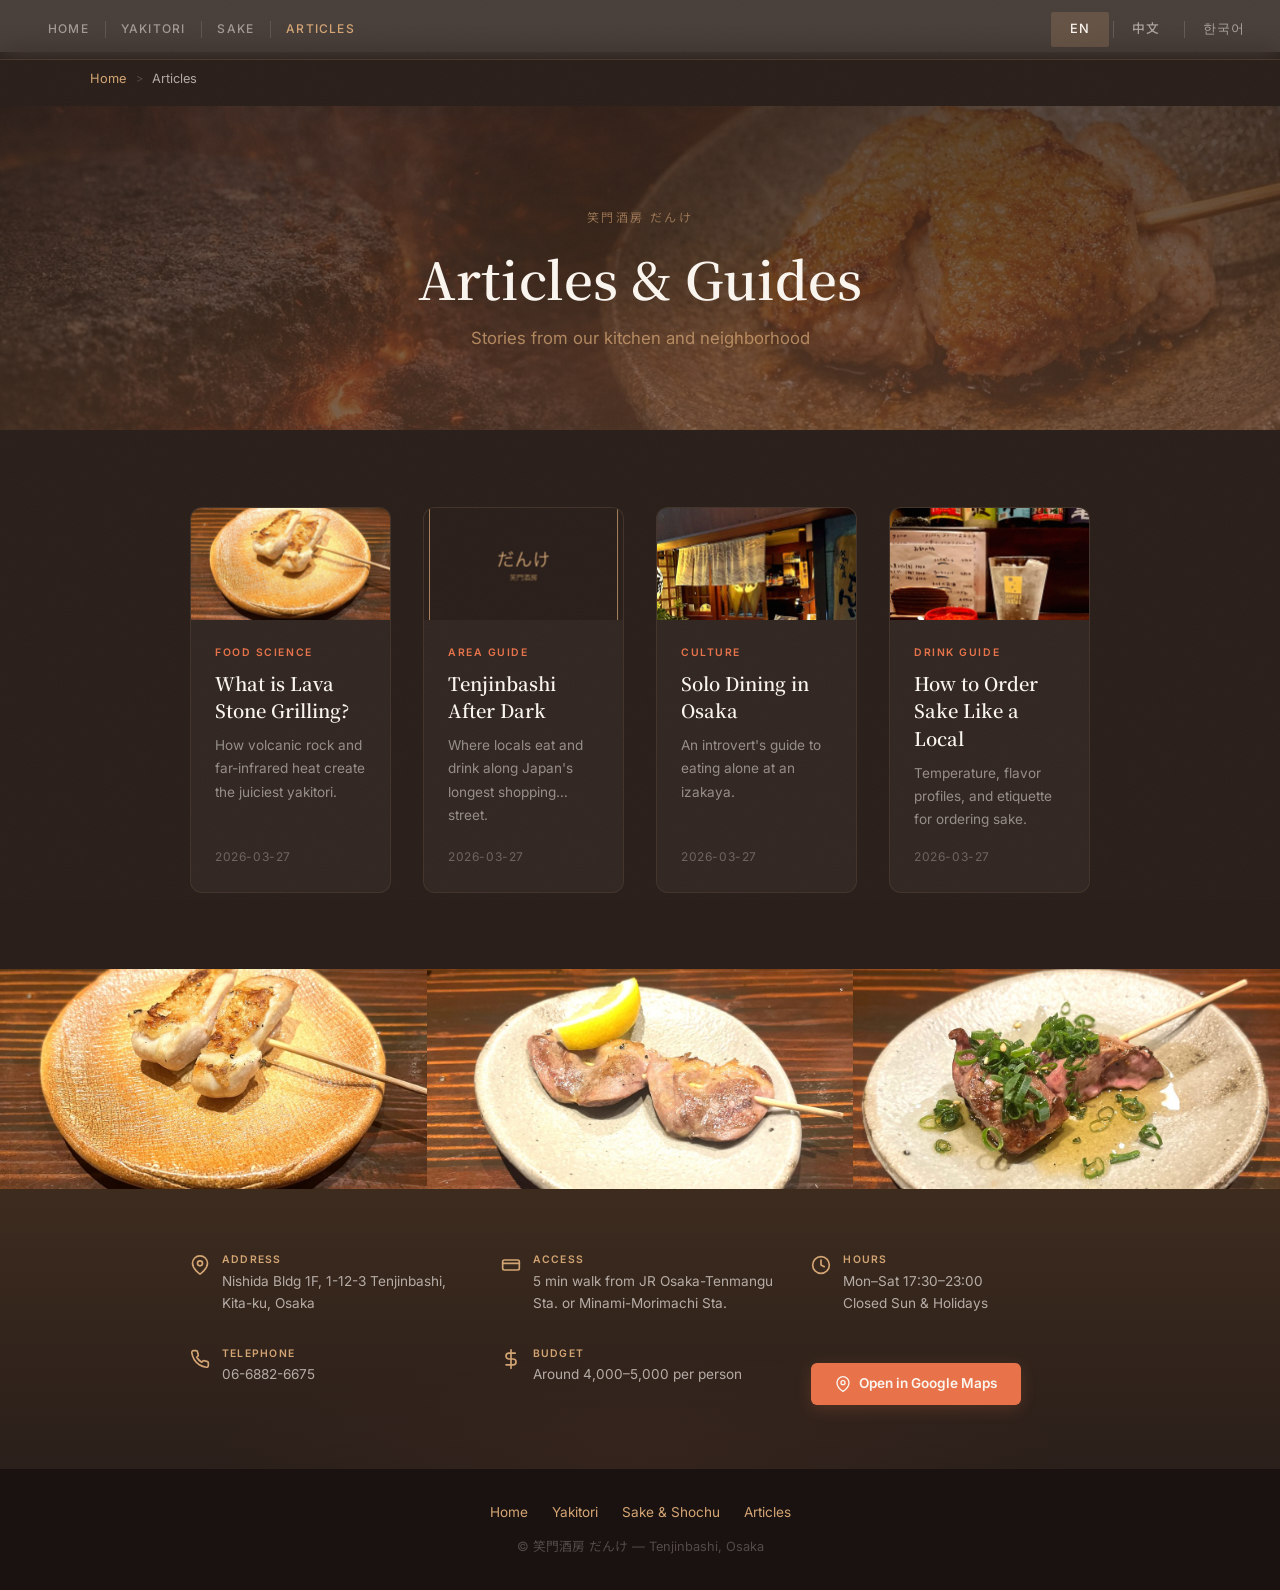
==== articles/index.html @ 934f7da3 "Add sake article, articles index, real photos for solo-dining & sake - Create "How to Order Sake Lik" ====
<!DOCTYPE html>
<html lang="en" prefix="og: http://ogp.me/ns#">
<head>
<meta charset="UTF-8">
<link rel="icon" href="/favicon.ico" sizes="32x32">
<link rel="icon" href="/favicon-192.png" sizes="192x192" type="image/png">
<link rel="apple-touch-icon" href="/apple-touch-icon.png">
<meta name="viewport" content="width=device-width, initial-scale=1.0">
<title>Articles & Guides - Danke Izakaya</title>
<meta name="description" content="Stories from our kitchen and neighborhood. Guides to yakitori, sake, solo dining, and exploring Tenjinbashi — from Danke Izakaya, Osaka.">
<meta name="robots" content="index, follow">
<link rel="canonical" href="https://haute-manmoto.github.io/danke-lp/articles/">

<!-- Open Graph -->
<meta property="og:title" content="Articles & Guides - Danke Izakaya">
<meta property="og:description" content="Stories from our kitchen and neighborhood. Guides to yakitori, sake, solo dining, and exploring Tenjinbashi.">
<meta property="og:type" content="website">
<meta property="og:url" content="https://haute-manmoto.github.io/danke-lp/articles/">
<meta property="og:image" content="https://haute-manmoto.github.io/danke-lp/images/hero-desktop.jpg">
<meta property="og:image:width" content="800">
<meta property="og:image:height" content="800">
<meta property="og:locale" content="en_US">
<meta property="og:locale:alternate" content="zh_CN">
<meta property="og:locale:alternate" content="ko_KR">
<meta property="og:site_name" content="笑門酒房 だんけ | Danke Izakaya">

<!-- Twitter Card -->
<meta name="twitter:card" content="summary_large_image">
<meta name="twitter:title" content="Articles & Guides - Danke Izakaya">
<meta name="twitter:description" content="Stories from our kitchen and neighborhood. Guides to yakitori, sake, solo dining, and exploring Tenjinbashi.">
<meta name="twitter:image" content="https://haute-manmoto.github.io/danke-lp/images/hero-desktop.jpg">

<link rel="preconnect" href="https://fonts.googleapis.com">
<link rel="preconnect" href="https://fonts.gstatic.com" crossorigin>
<link href="https://fonts.googleapis.com/css2?family=Inter:wght@400;500;600&family=Noto+Sans+JP:wght@400;500;700&family=Noto+Serif+JP:wght@400;600;700&display=swap" rel="stylesheet">
<link rel="stylesheet" href="../css/style.css">
</head>

<body data-active-lang="en">

<!-- ===================== LANGUAGE SWITCHER & NAV ===================== -->
<nav class="lang-switcher" role="navigation" aria-label="Language and Navigation">
  <div class="site-nav">
    <a href="../" class="site-nav__link">Home</a>
    <a href="../menu/yakitori/" class="site-nav__link">
      <span data-lang="en">Yakitori</span>
      <span data-lang="zh">烤鸡串</span>
      <span data-lang="ko">야키토리</span>
    </a>
    <a href="../menu/sake-shochu/" class="site-nav__link">
      <span data-lang="en">Sake</span>
      <span data-lang="zh">清酒</span>
      <span data-lang="ko">사케</span>
    </a>
    <a class="site-nav__link active">
      <span data-lang="en">Articles</span>
      <span data-lang="zh">文章</span>
      <span data-lang="ko">기사</span>
    </a>
  </div>
  <div>
    <button class="lang-btn active" data-switch-lang="en" aria-label="English">EN</button>
    <button class="lang-btn" data-switch-lang="zh" aria-label="Chinese">中文</button>
    <button class="lang-btn" data-switch-lang="ko" aria-label="Korean">한국어</button>
  </div>
</nav>

<!-- ===================== BREADCRUMB ===================== -->
<nav class="breadcrumb" aria-label="Breadcrumb">
  <ol>
    <li><a href="../">Home</a></li>
    <li>
      <span class="current">
        <span data-lang="en">Articles</span>
        <span data-lang="zh">文章</span>
        <span data-lang="ko">기사</span>
      </span>
    </li>
  </ol>
</nav>

<!-- ===================== PAGE HEADER ===================== -->
<header class="page-header">
  <p class="section-label reveal" style="color:rgba(212,165,116,0.6);">笑門酒房 だんけ</p>
  <h1 class="reveal" style="transition-delay:0.1s">
    <span data-lang="en">Articles &amp; Guides</span>
    <span data-lang="zh">文章与指南</span>
    <span data-lang="ko">기사 및 가이드</span>
  </h1>
  <p class="page-header-sub reveal" style="transition-delay:0.2s">
    <span data-lang="en">Stories from our kitchen and neighborhood</span>
    <span data-lang="zh">来自我们厨房与街区的故事</span>
    <span data-lang="ko">우리 주방과 동네에서 전하는 이야기</span>
  </p>
</header>

<!-- ===================== ARTICLES GRID ===================== -->
<section style="background:var(--dark); padding:clamp(3rem,6vw,5rem) clamp(1rem,4vw,2rem);">
  <div style="max-width:900px; margin:0 auto;">
    <div class="articles-grid" style="padding:0;">

      <!-- 1. What is Lava Stone Grilling? -->
      <a href="lava-stone-grilling/" class="article-card reveal" style="text-decoration:none;">
        <div class="article-card-thumb">
          <img src="../images/momo-thumb.jpg" alt="What is Lava Stone Grilling?" loading="lazy">
        </div>
        <div class="article-card-body">
          <span class="article-card-tag">
            <span data-lang="en">Food Science</span>
            <span data-lang="zh">美食科学</span>
            <span data-lang="ko">음식 과학</span>
          </span>
          <h3 class="article-card-title">
            <span data-lang="en">What is Lava Stone Grilling?</span>
            <span data-lang="zh">熔岩石烧烤是什么？</span>
            <span data-lang="ko">용암석 그릴이란?</span>
          </h3>
          <p class="article-card-excerpt">
            <span data-lang="en">How volcanic rock and far-infrared heat create the juiciest yakitori.</span>
            <span data-lang="zh">火山岩和远红外线如何创造最多汁的烤鸡串。</span>
            <span data-lang="ko">화산암과 원적외선이 가장 촉촉한 야키토리를 만드는 방법.</span>
          </p>
          <time class="article-card-date" datetime="2026-03-27">2026-03-27</time>
        </div>
      </a>

      <!-- 2. Tenjinbashi After Dark -->
      <a href="tenjinbashi-after-dark/" class="article-card reveal" style="text-decoration:none;">
        <div class="article-card-thumb">
          <img src="../images/article-tenjinbashi.jpg" alt="Tenjinbashi After Dark" loading="lazy">
        </div>
        <div class="article-card-body">
          <span class="article-card-tag">
            <span data-lang="en">Area Guide</span>
            <span data-lang="zh">地区指南</span>
            <span data-lang="ko">지역 가이드</span>
          </span>
          <h3 class="article-card-title">
            <span data-lang="en">Tenjinbashi After Dark</span>
            <span data-lang="zh">天神桥之夜</span>
            <span data-lang="ko">텐진바시의 밤</span>
          </h3>
          <p class="article-card-excerpt">
            <span data-lang="en">Where locals eat and drink along Japan's longest shopping street.</span>
            <span data-lang="zh">在日本最长的商店街上，当地人在哪里吃喝。</span>
            <span data-lang="ko">일본에서 가장 긴 상점가에서 현지인들이 먹고 마시는 곳.</span>
          </p>
          <time class="article-card-date" datetime="2026-03-27">2026-03-27</time>
        </div>
      </a>

      <!-- 3. Solo Dining in Osaka -->
      <a href="solo-dining-osaka/" class="article-card reveal" style="text-decoration:none;">
        <div class="article-card-thumb">
          <img src="../images/article-solo-dining-new.jpg" alt="Solo Dining in Osaka" loading="lazy">
        </div>
        <div class="article-card-body">
          <span class="article-card-tag">
            <span data-lang="en">Culture</span>
            <span data-lang="zh">文化</span>
            <span data-lang="ko">문화</span>
          </span>
          <h3 class="article-card-title">
            <span data-lang="en">Solo Dining in Osaka</span>
            <span data-lang="zh">大阪一人食</span>
            <span data-lang="ko">오사카 혼밥</span>
          </h3>
          <p class="article-card-excerpt">
            <span data-lang="en">An introvert's guide to eating alone at an izakaya.</span>
            <span data-lang="zh">内向者的居酒屋一人食指南。</span>
            <span data-lang="ko">내향인을 위한 이자카야 혼밥 가이드.</span>
          </p>
          <time class="article-card-date" datetime="2026-03-27">2026-03-27</time>
        </div>
      </a>

      <!-- 4. How to Order Sake Like a Local -->
      <a href="how-to-order-sake/" class="article-card reveal" style="text-decoration:none;">
        <div class="article-card-thumb">
          <img src="../images/article-sake-new.jpg" alt="How to Order Sake Like a Local" loading="lazy">
        </div>
        <div class="article-card-body">
          <span class="article-card-tag">
            <span data-lang="en">Drink Guide</span>
            <span data-lang="zh">饮品指南</span>
            <span data-lang="ko">음료 가이드</span>
          </span>
          <h3 class="article-card-title">
            <span data-lang="en">How to Order Sake Like a Local</span>
            <span data-lang="zh">像当地人一样点清酒</span>
            <span data-lang="ko">현지인처럼 사케 주문하기</span>
          </h3>
          <p class="article-card-excerpt">
            <span data-lang="en">Temperature, flavor profiles, and etiquette for ordering sake.</span>
            <span data-lang="zh">清酒的温度、风味和点酒礼仪。</span>
            <span data-lang="ko">사케의 온도, 풍미 프로필, 주문 에티켓.</span>
          </p>
          <time class="article-card-date" datetime="2026-03-27">2026-03-27</time>
        </div>
      </a>

    </div>
  </div>
</section>

<!-- ===================== FOOD PHOTO CAROUSEL ===================== -->
<div class="food-strip">
  <img src="../images/momo.jpg" alt="Momo yakitori" loading="lazy">
  <img src="../images/hatsu.jpg" alt="Hatsu yakitori" loading="lazy">
  <img src="../images/reba.jpg" alt="Reba yakitori" loading="lazy">
  <img src="../images/sasami.jpg" alt="Sasami yakitori" loading="lazy">
  <img src="../images/shiitake.jpg" alt="Shiitake yakitori" loading="lazy">
  <img src="../images/toridon.jpg" alt="Toridon" loading="lazy">
</div>

<!-- ===================== STORE INFO COMPACT ===================== -->
<section class="store-info-compact">
  <div class="store-info-compact-inner">
    <div class="store-info-compact-item reveal">
      <svg class="compact-icon" viewBox="0 0 24 24" fill="none" stroke="currentColor" stroke-width="2" stroke-linecap="round" stroke-linejoin="round" aria-hidden="true">
        <path d="M21 10c0 7-9 13-9 13s-9-6-9-13a9 9 0 0 1 18 0z"/>
        <circle cx="12" cy="10" r="3"/>
      </svg>
      <div>
        <h4>
          <span data-lang="en">Address</span>
          <span data-lang="zh">地址</span>
          <span data-lang="ko">주소</span>
        </h4>
        <p>
          <span data-lang="en">Nishida Bldg 1F, 1-12-3 Tenjinbashi, Kita-ku, Osaka</span>
          <span data-lang="zh">大阪府大阪市北区天神桥1-12-3 西田大楼 1F</span>
          <span data-lang="ko">오사카부 오사카시 기타구 텐진바시 1-12-3 니시다빌딩 1F</span>
        </p>
      </div>
    </div>

    <div class="store-info-compact-item reveal">
      <svg class="compact-icon" viewBox="0 0 24 24" fill="none" stroke="currentColor" stroke-width="2" stroke-linecap="round" stroke-linejoin="round" aria-hidden="true">
        <rect x="2" y="6" width="20" height="12" rx="2"/>
        <path d="M2,10 L22,10"/>
      </svg>
      <div>
        <h4>
          <span data-lang="en">Access</span>
          <span data-lang="zh">交通</span>
          <span data-lang="ko">교통</span>
        </h4>
        <p>
          <span data-lang="en">5 min walk from JR Osaka-Tenmangu Sta. or Minami-Morimachi Sta.</span>
          <span data-lang="zh">从JR大阪天满宫站或地铁南森町站步行5分钟</span>
          <span data-lang="ko">JR 오사카텐만구역 또는 미나미모리마치역에서 도보 5분</span>
        </p>
      </div>
    </div>

    <div class="store-info-compact-item reveal">
      <svg class="compact-icon" viewBox="0 0 24 24" fill="none" stroke="currentColor" stroke-width="2" stroke-linecap="round" stroke-linejoin="round" aria-hidden="true">
        <circle cx="12" cy="12" r="10"/>
        <polyline points="12 6 12 12 16 14"/>
      </svg>
      <div>
        <h4>
          <span data-lang="en">Hours</span>
          <span data-lang="zh">营业时间</span>
          <span data-lang="ko">영업시간</span>
        </h4>
        <p>
          <span data-lang="en">Mon&ndash;Sat 17:30&ndash;23:00<br>Closed Sun &amp; Holidays</span>
          <span data-lang="zh">周一至周六 17:30&ndash;23:00<br>周日及节假日休息</span>
          <span data-lang="ko">월&ndash;토 17:30&ndash;23:00<br>일요일·공휴일 휴무</span>
        </p>
      </div>
    </div>

    <div class="store-info-compact-item reveal">
      <svg class="compact-icon" viewBox="0 0 24 24" fill="none" stroke="currentColor" stroke-width="2" stroke-linecap="round" stroke-linejoin="round" aria-hidden="true">
        <path d="M22 16.92v3a2 2 0 0 1-2.18 2 19.79 19.79 0 0 1-8.63-3.07 19.5 19.5 0 0 1-6-6 19.79 19.79 0 0 1-3.07-8.67A2 2 0 0 1 4.11 2h3a2 2 0 0 1 2 1.72c.127.96.361 1.903.7 2.81a2 2 0 0 1-.45 2.11L8.09 9.91a16 16 0 0 0 6 6l1.27-1.27a2 2 0 0 1 2.11-.45c.907.339 1.85.573 2.81.7A2 2 0 0 1 22 16.92z"/>
      </svg>
      <div>
        <h4>
          <span data-lang="en">Telephone</span>
          <span data-lang="zh">电话</span>
          <span data-lang="ko">전화</span>
        </h4>
        <p><a href="tel:06-6882-6675">06-6882-6675</a></p>
      </div>
    </div>

    <div class="store-info-compact-item reveal">
      <svg class="compact-icon" viewBox="0 0 24 24" fill="none" stroke="currentColor" stroke-width="2" stroke-linecap="round" stroke-linejoin="round" aria-hidden="true">
        <line x1="12" y1="1" x2="12" y2="23"/>
        <path d="M17 5H9.5a3.5 3.5 0 0 0 0 7h5a3.5 3.5 0 0 1 0 7H6"/>
      </svg>
      <div>
        <h4>
          <span data-lang="en">Budget</span>
          <span data-lang="zh">预算</span>
          <span data-lang="ko">예산</span>
        </h4>
        <p>
          <span data-lang="en">Around 4,000&ndash;5,000 per person</span>
          <span data-lang="zh">约4,000&ndash;5,000日元/人</span>
          <span data-lang="ko">1인당 약 4,000&ndash;5,000엔</span>
        </p>
      </div>
    </div>

    <div class="store-info-compact-item reveal" style="align-items:center;">
      <a href="https://www.google.com/maps/search/笑門酒房+だんけ+天神橋" target="_blank" rel="noopener noreferrer" class="compact-cta">
        <svg viewBox="0 0 24 24" width="16" height="16" fill="none" stroke="currentColor" stroke-width="2" stroke-linecap="round" stroke-linejoin="round" aria-hidden="true">
          <path d="M21 10c0 7-9 13-9 13s-9-6-9-13a9 9 0 0 1 18 0z"/>
          <circle cx="12" cy="10" r="3"/>
        </svg>
        <span data-lang="en">Open in Google Maps</span>
        <span data-lang="zh">在Google Maps中打开</span>
        <span data-lang="ko">Google Maps에서 열기</span>
      </a>
    </div>
  </div>
</section>

<!-- ===================== FOOTER ===================== -->
<footer class="footer">
  <nav style="margin-bottom:0.75rem; display:flex; gap:1.5rem; justify-content:center; flex-wrap:wrap; font-size:0.85rem;">
    <a href="../" style="color:var(--amber); text-decoration:none;">Home</a>
    <a href="../menu/yakitori/" style="color:var(--amber); text-decoration:none;">
      <span data-lang="en">Yakitori</span><span data-lang="zh">烤鸡串</span><span data-lang="ko">야키토리</span>
    </a>
    <a href="../menu/sake-shochu/" style="color:var(--amber); text-decoration:none;">
      <span data-lang="en">Sake &amp; Shochu</span><span data-lang="zh">清酒·烧酒</span><span data-lang="ko">사케·소주</span>
    </a>
    <a href="./" style="color:var(--amber); text-decoration:none;">
      <span data-lang="en">Articles</span><span data-lang="zh">文章</span><span data-lang="ko">기사</span>
    </a>
  </nav>
  <p>&copy; 笑門酒房 だんけ &mdash; Tenjinbashi, Osaka</p>
</footer>

<!-- ===================== JAVASCRIPT ===================== -->
<script>
(function() {
  'use strict';

  /* ---- Language Switcher ---- */
  var langBtns = document.querySelectorAll('[data-switch-lang]');
  langBtns.forEach(function(btn) {
    btn.addEventListener('click', function() {
      var lang = this.getAttribute('data-switch-lang');
      document.body.setAttribute('data-active-lang', lang);
      langBtns.forEach(function(b) { b.classList.remove('active'); });
      this.classList.add('active');
    });
  });

  /* ---- IntersectionObserver for reveal animations ---- */
  var prefersReduced = window.matchMedia('(prefers-reduced-motion: reduce)').matches;

  if (!prefersReduced) {
    var reveals = document.querySelectorAll('.reveal');
    var observer = new IntersectionObserver(function(entries) {
      entries.forEach(function(entry) {
        if (entry.isIntersecting) {
          entry.target.classList.add('visible');
          observer.unobserve(entry.target);
        }
      });
    }, { threshold: 0.15, rootMargin: '0px 0px -40px 0px' });

    reveals.forEach(function(el) { observer.observe(el); });
  } else {
    document.querySelectorAll('.reveal').forEach(function(el) {
      el.classList.add('visible');
    });
  }
})();
</script>

</body>
</html>
---- css/style.css ----
/* ========================================
   CSS CUSTOM PROPERTIES
   ======================================== */
:root {
  --amber: #D4A574;
  --brown: #8B5E3C;
  --dark: #2A1F1A;
  --light: #FAF5EF;
  --lava: #E8734A;
  --lava-glow: #E8734A33;

  --font-heading: 'Noto Serif JP', serif;
  --font-body-jp: 'Noto Sans JP', sans-serif;
  --font-body: 'Inter', var(--font-body-jp), sans-serif;

  --ease-out: cubic-bezier(0.22, 1, 0.36, 1);
  --transition-reveal: 0.9s var(--ease-out);
}

/* ========================================
   RESET & BASE
   ======================================== */
*, *::before, *::after { box-sizing: border-box; margin: 0; padding: 0; }
html { scroll-behavior: smooth; }
body {
  font-family: var(--font-body);
  background: var(--light);
  color: var(--dark);
  line-height: 1.7;
  overflow-x: hidden;
  -webkit-font-smoothing: antialiased;
}

img, svg { display: block; max-width: 100%; }
a { color: inherit; text-decoration: none; }
button { font: inherit; cursor: pointer; border: none; background: none; }

/* ========================================
   WASHI PAPER NOISE TEXTURE OVERLAY
   ======================================== */
body::before {
  content: '';
  position: fixed;
  inset: 0;
  pointer-events: none;
  z-index: 9999;
  opacity: 0.025;
  background-image: url("data:image/svg+xml,%3Csvg viewBox='0 0 256 256' xmlns='http://www.w3.org/2000/svg'%3E%3Cfilter id='n'%3E%3CfeTurbulence type='fractalNoise' baseFrequency='0.85' numOctaves='4' stitchTiles='stitch'/%3E%3C/filter%3E%3Crect width='100%25' height='100%25' filter='url(%23n)'/%3E%3C/svg%3E");
  background-size: 256px 256px;
}

/* ========================================
   TYPOGRAPHY
   ======================================== */
h1, h2, h3, h4 {
  font-family: var(--font-heading);
  font-weight: 600;
  line-height: 1.3;
}

.section-label {
  font-family: var(--font-body);
  font-size: 0.75rem;
  letter-spacing: 0.2em;
  text-transform: uppercase;
  color: var(--amber);
  margin-bottom: 1rem;
}

/* ========================================
   LANGUAGE SWITCHER
   ======================================== */
.lang-switcher {
  position: fixed;
  top: 0;
  left: 0;
  right: 0;
  z-index: 1000;
  display: flex;
  justify-content: space-between;
  align-items: center;
  gap: 0.5rem;
  padding: 0.75rem 1rem;
  background: rgba(42, 31, 26, 0.85);
  backdrop-filter: blur(12px);
  -webkit-backdrop-filter: blur(12px);
  border-bottom: 1px solid rgba(212, 165, 116, 0.15);
}

.site-nav {
  display: flex;
  gap: 1.25rem;
  flex-shrink: 0;
}

.site-nav__link {
  font-size: 0.8rem;
  font-weight: 500;
  color: rgba(250, 245, 239, 0.65);
  letter-spacing: 0.06em;
  transition: color 0.3s;
  text-decoration: none;
  white-space: nowrap;
}

.site-nav__link:hover {
  color: var(--light);
}

.lang-btn {
  padding: 0.4rem 1.2rem;
  font-size: 0.8rem;
  font-weight: 500;
  color: rgba(250, 245, 239, 0.55);
  letter-spacing: 0.08em;
  transition: color 0.3s, background 0.3s;
  border-radius: 2px;
  position: relative;
}

/* Mobile: compact header */
@media (max-width: 480px) {
  .lang-switcher {
    padding: 0.5rem 0.75rem;
    gap: 0.25rem;
  }
  .site-nav {
    gap: 0.75rem;
  }
  .site-nav__link {
    font-size: 0.7rem;
  }
  .lang-btn {
    padding: 0.35rem 0.6rem;
    font-size: 0.7rem;
    letter-spacing: 0.04em;
  }
}

.lang-btn:hover { color: var(--light); }
.lang-btn.active {
  color: var(--light);
  background: rgba(212, 165, 116, 0.2);
}

.lang-btn + .lang-btn::before {
  content: '';
  position: absolute;
  left: 0;
  top: 25%;
  height: 50%;
  width: 1px;
  background: rgba(250, 245, 239, 0.15);
}

/* hide non-active languages */
[data-lang] { display: none; }
[data-lang="en"] { display: block; }
body[data-active-lang="zh"] [data-lang="zh"] { display: block; }
body[data-active-lang="zh"] [data-lang="en"] { display: none; }
body[data-active-lang="ko"] [data-lang="ko"] { display: block; }
body[data-active-lang="ko"] [data-lang="en"] { display: none; }

/* inline elements */
span[data-lang], a[data-lang] { display: none; }
span[data-lang="en"], a[data-lang="en"] { display: inline; }
body[data-active-lang="zh"] span[data-lang="zh"],
body[data-active-lang="zh"] a[data-lang="zh"] { display: inline; }
body[data-active-lang="zh"] span[data-lang="en"],
body[data-active-lang="zh"] a[data-lang="en"] { display: none; }
body[data-active-lang="ko"] span[data-lang="ko"],
body[data-active-lang="ko"] a[data-lang="ko"] { display: inline; }
body[data-active-lang="ko"] span[data-lang="en"],
body[data-active-lang="ko"] a[data-lang="en"] { display: none; }

/* ========================================
   REVEAL ANIMATIONS
   ======================================== */
.reveal {
  opacity: 0;
  transform: translateY(32px);
  transition: opacity var(--transition-reveal), transform var(--transition-reveal);
}
.reveal.visible {
  opacity: 1;
  transform: translateY(0);
}

@media (prefers-reduced-motion: reduce) {
  .reveal { opacity: 1; transform: none; transition: none; }
  .steam-particle { animation: none !important; }
  .ember { animation: none !important; }
  html { scroll-behavior: auto; }
}

/* ========================================
   SECTION: HERO
   ======================================== */
.hero {
  min-height: 100vh;
  display: flex;
  flex-direction: column;
  align-items: center;
  justify-content: center;
  text-align: center;
  padding: 6rem 1.5rem 4rem;
  position: relative;
  overflow: hidden;
  background:
    linear-gradient(175deg, rgba(42,31,26,0.55) 0%, rgba(42,31,26,0.35) 40%, rgba(42,31,26,0.45) 100%),
    url('../images/hero-desktop.jpg') center/cover no-repeat;
  background-color: var(--dark);
}

/* Mobile: use vertical hero image */
@media (max-width: 768px) {
  .hero {
    background:
      linear-gradient(175deg, rgba(42,31,26,0.55) 0%, rgba(42,31,26,0.35) 40%, rgba(42,31,26,0.45) 100%),
      url('../images/hero-mobile.jpg') center/cover no-repeat;
    background-color: var(--dark);
  }
}

.hero::before {
  content: '';
  position: absolute;
  inset: 0;
  background: radial-gradient(ellipse 60% 50% at 50% 70%, rgba(232, 115, 74, 0.12) 0%, transparent 70%),
              radial-gradient(ellipse 80% 40% at 50% 90%, rgba(212, 165, 116, 0.08) 0%, transparent 60%);
  pointer-events: none;
}

.hero-noren {
  position: absolute;
  top: 60px;
  left: 50%;
  transform: translateX(-50%);
  width: 160px;
  opacity: 0.2;
  z-index: 3;
}

.hero-noren-bar {
  width: 100%;
  height: 3px;
  background: var(--amber);
  border-radius: 2px;
}

.hero-noren-panel {
  width: 28px;
  height: 60px;
  background: linear-gradient(180deg, var(--amber) 0%, rgba(212, 165, 116, 0) 100%);
  border-radius: 0 0 14px 14px;
  display: inline-block;
  margin: 2px 8px 0;
}

.hero-shop-name {
  font-family: var(--font-heading);
  font-size: clamp(0.85rem, 2vw, 1rem);
  color: var(--amber);
  letter-spacing: 0.25em;
  margin-bottom: 1.5rem;
  opacity: 0.7;
}

.hero h1 {
  font-size: clamp(2rem, 6vw, 4rem);
  color: var(--light);
  margin-bottom: 1.25rem;
  max-width: 700px;
}

.hero-sub {
  font-size: clamp(0.95rem, 2.5vw, 1.15rem);
  color: var(--amber);
  max-width: 500px;
  margin-bottom: 0.75rem;
  line-height: 1.8;
}

.hero-tagline {
  font-size: clamp(0.8rem, 2vw, 0.95rem);
  color: rgba(250, 245, 239, 0.5);
  max-width: 480px;
  line-height: 1.8;
}

.hero-scroll {
  position: absolute;
  bottom: 2rem;
  left: 50%;
  transform: translateX(-50%);
  display: flex;
  flex-direction: column;
  align-items: center;
  gap: 0.5rem;
  color: rgba(250, 245, 239, 0.3);
  font-size: 0.7rem;
  letter-spacing: 0.15em;
  z-index: 3;
}

.hero-scroll-line {
  width: 1px;
  height: 40px;
  background: linear-gradient(180deg, rgba(212, 165, 116, 0.4), transparent);
  animation: scrollPulse 2s ease-in-out infinite;
}

@keyframes scrollPulse {
  0%, 100% { opacity: 0.3; transform: scaleY(1); }
  50% { opacity: 0.8; transform: scaleY(1.2); }
}

/* steam particles */
.steam-container {
  position: absolute;
  inset: 0;
  pointer-events: none;
  overflow: hidden;
}

.steam-particle {
  position: absolute;
  width: 2px;
  height: 2px;
  background: rgba(250, 245, 239, 0.15);
  border-radius: 50%;
  animation: steamRise linear infinite;
}

@keyframes steamRise {
  0% {
    transform: translateY(0) translateX(0) scale(1);
    opacity: 0;
  }
  10% { opacity: 0.6; }
  50% { opacity: 0.3; }
  100% {
    transform: translateY(-100vh) translateX(30px) scale(3);
    opacity: 0;
  }
}

/* ember dots */
.ember {
  position: absolute;
  width: 3px;
  height: 3px;
  border-radius: 50%;
  background: var(--lava);
  animation: emberFloat linear infinite;
  filter: blur(0.5px);
}

@keyframes emberFloat {
  0% {
    transform: translateY(0) translateX(0);
    opacity: 0;
  }
  20% { opacity: 0.8; }
  80% { opacity: 0.2; }
  100% {
    transform: translateY(-60vh) translateX(-20px);
    opacity: 0;
  }
}

/* ========================================
   SVG WAVE DIVIDERS
   ======================================== */
.wave-divider {
  width: 100%;
  display: block;
  margin: -1px 0;
  line-height: 0;
}

.wave-divider svg {
  width: 100%;
  height: auto;
  display: block;
}

/* ========================================
   SECTION: STORY
   ======================================== */
.story {
  padding: 5rem 1.5rem;
  background: var(--light);
  position: relative;
}

.story-inner {
  max-width: 720px;
  margin: 0 auto;
}

.story h2 {
  font-size: clamp(1.6rem, 4vw, 2.5rem);
  color: var(--dark);
  margin-bottom: 2rem;
}

.story-text {
  font-size: 1rem;
  color: #5a4a3e;
  line-height: 2;
  margin-bottom: 2rem;
}

/* Lava stone texture block */
.lava-block {
  position: relative;
  border-radius: 16px;
  padding: 2.5rem 2rem;
  margin: 2.5rem 0;
  overflow: hidden;
  background:
    radial-gradient(ellipse 30% 40% at 20% 30%, rgba(232, 115, 74, 0.15), transparent),
    radial-gradient(ellipse 25% 35% at 70% 60%, rgba(212, 165, 116, 0.12), transparent),
    radial-gradient(ellipse 40% 30% at 50% 80%, rgba(232, 115, 74, 0.08), transparent),
    linear-gradient(135deg, #3D2B1E 0%, var(--dark) 50%, #3D2B1E 100%);
  color: var(--light);
}

.lava-block::before {
  content: '';
  position: absolute;
  inset: 0;
  background:
    radial-gradient(circle 4px at 15% 25%, rgba(232, 115, 74, 0.25), transparent 8px),
    radial-gradient(circle 3px at 45% 15%, rgba(212, 165, 116, 0.2), transparent 6px),
    radial-gradient(circle 5px at 75% 45%, rgba(232, 115, 74, 0.15), transparent 10px),
    radial-gradient(circle 3px at 30% 70%, rgba(212, 165, 116, 0.18), transparent 6px),
    radial-gradient(circle 4px at 85% 80%, rgba(232, 115, 74, 0.2), transparent 8px),
    radial-gradient(circle 2px at 55% 55%, rgba(250, 245, 239, 0.1), transparent 4px);
  pointer-events: none;
}

.lava-block h3 {
  font-size: 1.15rem;
  color: var(--amber);
  margin-bottom: 1rem;
  position: relative;
}

.lava-block p {
  font-size: 0.95rem;
  line-height: 1.9;
  position: relative;
  color: rgba(250, 245, 239, 0.85);
}

/* Flame SVG decoration */
.flame-deco {
  position: absolute;
  top: -20px;
  right: 20px;
  opacity: 0.15;
}

/* ========================================
   SECTION: EXPERIENCE
   ======================================== */
.experience {
  padding: 5rem 1.5rem;
  background: linear-gradient(180deg, #3D2B1E 0%, var(--dark) 100%);
  color: var(--light);
  position: relative;
}

.experience-inner {
  max-width: 900px;
  margin: 0 auto;
  text-align: center;
}

.experience h2 {
  font-size: clamp(1.6rem, 4vw, 2.5rem);
  margin-bottom: 1rem;
}

.experience-sub {
  color: var(--amber);
  font-size: 1rem;
  margin-bottom: 3rem;
  opacity: 0.8;
}

.experience-grid {
  display: grid;
  grid-template-columns: 1fr;
  gap: 2rem;
  text-align: left;
}

@media (min-width: 640px) {
  .experience-grid { grid-template-columns: 1fr 1fr; }
}

.exp-card {
  background: rgba(250, 245, 239, 0.04);
  border: 1px solid rgba(212, 165, 116, 0.1);
  border-radius: 12px;
  padding: 2rem 1.5rem;
  position: relative;
  overflow: hidden;
  transition: border-color 0.4s, background 0.4s;
}

.exp-card:hover {
  border-color: rgba(212, 165, 116, 0.25);
  background: rgba(250, 245, 239, 0.06);
}

.exp-card-icon {
  width: 48px;
  height: 48px;
  margin-bottom: 1rem;
  color: var(--amber);
}

.exp-card h3 {
  font-size: 1.1rem;
  margin-bottom: 0.75rem;
  color: var(--light);
}

.exp-card p {
  font-size: 0.9rem;
  color: rgba(250, 245, 239, 0.6);
  line-height: 1.8;
}

/* ambient glow */
.experience::before {
  content: '';
  position: absolute;
  top: 50%;
  left: 50%;
  transform: translate(-50%, -50%);
  width: 60%;
  height: 60%;
  background: radial-gradient(ellipse, rgba(232, 115, 74, 0.06), transparent 70%);
  pointer-events: none;
}

/* ========================================
   SECTION: INFO
   ======================================== */
.info {
  padding: 5rem 1.5rem;
  background: var(--light);
}

.info-inner {
  max-width: 900px;
  margin: 0 auto;
}

.info h2 {
  font-size: clamp(1.6rem, 4vw, 2.5rem);
  text-align: center;
  margin-bottom: 3rem;
}

.info-grid {
  display: grid;
  grid-template-columns: 1fr;
  gap: 2rem;
}

@media (min-width: 700px) {
  .info-grid { grid-template-columns: 1fr 1fr; }
}

.info-details {
  display: flex;
  flex-direction: column;
  gap: 1.5rem;
}

.info-item {
  display: flex;
  gap: 1rem;
  align-items: flex-start;
}

.info-icon {
  flex-shrink: 0;
  width: 24px;
  height: 24px;
  color: var(--brown);
  margin-top: 2px;
}

.info-item h4 {
  font-family: var(--font-body);
  font-size: 0.75rem;
  font-weight: 600;
  letter-spacing: 0.1em;
  text-transform: uppercase;
  color: var(--brown);
  margin-bottom: 0.25rem;
}

.info-item p {
  font-size: 0.95rem;
  color: #5a4a3e;
  line-height: 1.7;
}

/* Card accepted badge */
.cash-badge {
  display: inline-flex;
  align-items: center;
  gap: 0.4rem;
  background: #F0EBE3;
  border: 1.5px solid var(--amber);
  color: var(--brown);
  font-weight: 600;
  font-size: 0.85rem;
  padding: 0.4rem 0.9rem;
  border-radius: 6px;
  margin-top: 0.5rem;
}

.cash-badge svg {
  width: 16px;
  height: 16px;
}

/* Map container */
.info-map {
  border-radius: 12px;
  overflow: hidden;
  border: 1px solid rgba(139, 94, 60, 0.15);
  min-height: 300px;
}

.info-map iframe {
  width: 100%;
  height: 100%;
  min-height: 300px;
  border: 0;
}

/* ========================================
   SECTION: CTA
   ======================================== */
.cta {
  padding: 6rem 1.5rem;
  text-align: center;
  background: linear-gradient(180deg, var(--dark) 0%, #1A1210 100%);
  color: var(--light);
  position: relative;
  overflow: hidden;
}

.cta::before {
  content: '';
  position: absolute;
  bottom: 0;
  left: 50%;
  transform: translateX(-50%);
  width: 80%;
  height: 200px;
  background: radial-gradient(ellipse, rgba(232, 115, 74, 0.08), transparent 70%);
  pointer-events: none;
}

.cta h2 {
  font-size: clamp(2rem, 5vw, 3rem);
  margin-bottom: 1rem;
}

.cta-sub {
  color: rgba(250, 245, 239, 0.5);
  font-size: 1rem;
  margin-bottom: 2.5rem;
}

.cta-btn {
  display: inline-flex;
  align-items: center;
  gap: 0.6rem;
  background: var(--lava);
  color: var(--light);
  font-weight: 600;
  font-size: 1.05rem;
  padding: 1rem 2.5rem;
  border-radius: 8px;
  transition: background 0.3s, transform 0.3s, box-shadow 0.3s;
  box-shadow: 0 4px 24px rgba(232, 115, 74, 0.25);
}

.cta-btn:hover {
  background: #d4633c;
  transform: translateY(-2px);
  box-shadow: 0 8px 32px rgba(232, 115, 74, 0.35);
}

.cta-btn:active { transform: translateY(0); }

.cta-btn svg {
  width: 20px;
  height: 20px;
}

/* ========================================
   FOOTER
   ======================================== */
.footer {
  padding: 2rem 1.5rem;
  background: #1A1210;
  text-align: center;
  color: rgba(250, 245, 239, 0.25);
  font-size: 0.8rem;
}

/* ========================================
   SECTION: FOOD GALLERY (KV)
   ======================================== */
.food-gallery {
  padding: 0 0 0;
  background: var(--light);
  overflow: hidden;
}

.food-gallery-grid {
  display: grid;
  grid-template-columns: 1fr 1fr;
  gap: 0;
}

@media (min-width: 640px) {
  .food-gallery-grid { grid-template-columns: 1fr 1fr 1fr 1fr; }
}

.food-gallery-item {
  position: relative;
  overflow: hidden;
  aspect-ratio: 1;
}

.food-gallery-item img {
  width: 100%;
  height: 100%;
  object-fit: cover;
  transition: transform 0.6s var(--ease-out);
}

.food-gallery-item:hover img {
  transform: scale(1.08);
}

.food-gallery-item .food-label {
  position: absolute;
  bottom: 0;
  left: 0;
  right: 0;
  padding: 2rem 1rem 0.75rem;
  background: linear-gradient(transparent, rgba(42, 31, 26, 0.85));
  color: var(--light);
  font-size: 0.8rem;
  font-weight: 500;
  letter-spacing: 0.05em;
  opacity: 0;
  transform: translateY(8px);
  transition: opacity 0.4s, transform 0.4s;
}

.food-gallery-item:hover .food-label {
  opacity: 1;
  transform: translateY(0);
}

/* Story section photo */
.story-photo {
  border-radius: 12px;
  overflow: hidden;
  margin: 2rem 0;
  box-shadow: 0 8px 32px rgba(42, 31, 26, 0.15);
}

.story-photo img {
  width: 100%;
  height: auto;
  display: block;
}

/* ========================================
   RESPONSIVE
   ======================================== */
@media (min-width: 768px) {
  .story { padding: 6rem 2rem; }
  .experience { padding: 6rem 2rem; }
  .info { padding: 6rem 2rem; }
  .lava-block { padding: 3rem 2.5rem; }
}

@media (min-width: 1024px) {
  .story { padding: 8rem 2rem; }
  .experience { padding: 8rem 2rem; }
  .info { padding: 8rem 2rem; }
  .cta { padding: 8rem 2rem; }
}


/* ========================================================================
   MULTI-PAGE EXPANSION COMPONENTS
   ======================================================================== */

/* ===================== SHARED NAVIGATION ===================== */
.site-nav {
  display: flex;
  align-items: center;
  gap: 0;
  margin-right: auto;
  padding-left: 1rem;
}

.site-nav a {
  position: relative;
  font-family: var(--font-body);
  font-size: 0.75rem;
  font-weight: 500;
  letter-spacing: 0.1em;
  text-transform: uppercase;
  color: rgba(250, 245, 239, 0.5);
  padding: 0.4rem 1rem;
  transition: color 0.3s;
}

.site-nav a:hover {
  color: var(--light);
}

.site-nav a.active {
  color: var(--amber);
}

.site-nav a + a::before {
  content: '';
  position: absolute;
  left: 0;
  top: 25%;
  height: 50%;
  width: 1px;
  background: rgba(250, 245, 239, 0.12);
}

/* When nav is present, adjust lang-switcher layout */
.lang-switcher.has-nav {
  justify-content: flex-end;
}

/* ===================== BREADCRUMB ===================== */
.breadcrumb {
  padding: clamp(0.75rem, 2vw, 1rem) clamp(1rem, 3vw, 2rem);
  margin-top: 52px; /* clear fixed top bar */
  font-family: var(--font-body);
  font-size: 0.8rem;
  color: rgba(250, 245, 239, 0.45);
  background: var(--dark);
}

.breadcrumb ol {
  list-style: none;
  display: flex;
  flex-wrap: wrap;
  align-items: center;
  gap: 0;
  max-width: 1100px;
  margin: 0 auto;
}

.breadcrumb li {
  display: flex;
  align-items: center;
}

.breadcrumb li + li::before {
  content: '>';
  margin: 0 0.6rem;
  color: rgba(250, 245, 239, 0.2);
  font-size: 0.7rem;
}

.breadcrumb a {
  color: var(--amber);
  transition: color 0.3s;
  text-decoration: none;
}

.breadcrumb a:hover {
  color: var(--light);
}

.breadcrumb .current {
  color: rgba(250, 245, 239, 0.65);
}

/* ===================== FOOD STRIP CAROUSEL ===================== */
.food-strip {
  display: flex;
  overflow-x: auto;
  scroll-snap-type: x mandatory;
  -webkit-overflow-scrolling: touch;
  gap: 0;
  scrollbar-width: none;
}
.food-strip::-webkit-scrollbar { display: none; }
.food-strip img {
  flex: 0 0 auto;
  width: 33.333%;
  height: 220px;
  object-fit: cover;
  scroll-snap-align: start;
}
@media (max-width: 768px) {
  .food-strip img {
    width: 60%;
    height: 180px;
  }
}
@media (max-width: 480px) {
  .food-strip img {
    width: 75%;
    height: 160px;
  }
}

/* ===================== PAGE HEADER ===================== */
.page-header {
  padding: clamp(4rem, 8vw, 7rem) 1.5rem clamp(3rem, 6vw, 5rem);
  background:
    linear-gradient(175deg, rgba(42,31,26,0.82) 0%, rgba(61,43,30,0.75) 50%, rgba(90,61,43,0.7) 100%),
    url('../images/hero-desktop.jpg') center/cover no-repeat;
  text-align: center;
  position: relative;
  overflow: hidden;
}

.page-header::before {
  content: '';
  position: absolute;
  inset: 0;
  background: radial-gradient(ellipse 60% 50% at 50% 80%, rgba(232, 115, 74, 0.08) 0%, transparent 70%);
  pointer-events: none;
}

.page-header h1 {
  font-family: var(--font-heading);
  font-size: clamp(1.8rem, 5vw, 3.2rem);
  color: var(--light);
  margin-bottom: 0.75rem;
  position: relative;
}

.page-header .page-header-sub {
  font-size: clamp(0.9rem, 2vw, 1.05rem);
  color: var(--amber);
  opacity: 0.75;
  max-width: 540px;
  margin: 0 auto;
  line-height: 1.8;
  position: relative;
}

/* ===================== MENU ITEM CARD ===================== */
.menu-item-card {
  display: flex;
  flex-direction: column;
  background: rgba(250, 245, 239, 0.04);
  border: 1px solid rgba(212, 165, 116, 0.1);
  border-radius: 12px;
  overflow: hidden;
  transition: border-color 0.4s, transform 0.4s, box-shadow 0.4s;
}

.menu-item-card:hover {
  border-color: rgba(212, 165, 116, 0.25);
  transform: translateY(-2px);
  box-shadow: 0 8px 32px rgba(42, 31, 26, 0.2);
}

.menu-item-card .menu-item-photo {
  width: 100%;
  aspect-ratio: 4 / 3;
  overflow: hidden;
}

.menu-item-card .menu-item-photo img {
  width: 100%;
  height: 100%;
  object-fit: cover;
  transition: transform 0.6s var(--ease-out);
}

.menu-item-card:hover .menu-item-photo img {
  transform: scale(1.06);
}

.menu-item-card .menu-item-body {
  padding: clamp(1.25rem, 3vw, 2rem);
}

.menu-item-card .menu-item-name {
  font-family: var(--font-heading);
  font-size: clamp(1rem, 2.5vw, 1.25rem);
  color: var(--light);
  margin-bottom: 0.5rem;
}

.menu-item-card .menu-item-name-jp {
  font-family: var(--font-body-jp);
  font-size: 0.8rem;
  color: var(--amber);
  opacity: 0.7;
  margin-bottom: 0.75rem;
}

.menu-item-card .menu-item-desc {
  font-size: 0.9rem;
  color: rgba(250, 245, 239, 0.6);
  line-height: 1.8;
  margin-bottom: 1rem;
}

.menu-item-card .menu-item-price {
  font-family: var(--font-body);
  font-size: 0.85rem;
  font-weight: 600;
  color: var(--amber);
  letter-spacing: 0.05em;
}

@media (min-width: 640px) {
  .menu-item-card {
    flex-direction: row;
  }

  .menu-item-card .menu-item-photo {
    width: 280px;
    min-width: 280px;
    aspect-ratio: auto;
  }
}

/* ===================== ARTICLE CARD ===================== */
.article-card {
  display: flex;
  flex-direction: column;
  background: rgba(250, 245, 239, 0.04);
  border: 1px solid rgba(212, 165, 116, 0.1);
  border-radius: 12px;
  overflow: hidden;
  transition: border-color 0.4s, transform 0.4s, box-shadow 0.4s;
  text-decoration: none;
  color: inherit;
}

.article-card:hover {
  border-color: rgba(212, 165, 116, 0.25);
  transform: translateY(-3px);
  box-shadow: 0 12px 40px rgba(42, 31, 26, 0.2);
}

.article-card .article-card-thumb {
  width: 100%;
  aspect-ratio: 16 / 9;
  overflow: hidden;
}

.article-card .article-card-thumb img {
  width: 100%;
  height: 100%;
  object-fit: cover;
  transition: transform 0.6s var(--ease-out);
}

.article-card:hover .article-card-thumb img {
  transform: scale(1.06);
}

.article-card .article-card-body {
  padding: clamp(1rem, 2.5vw, 1.5rem);
  display: flex;
  flex-direction: column;
  flex: 1;
}

.article-card .article-card-tag {
  font-family: var(--font-body);
  font-size: 0.65rem;
  font-weight: 600;
  letter-spacing: 0.15em;
  text-transform: uppercase;
  color: var(--lava);
  margin-bottom: 0.5rem;
}

.article-card .article-card-title {
  font-family: var(--font-heading);
  font-size: clamp(1rem, 2.5vw, 1.15rem);
  font-weight: 600;
  color: var(--light);
  line-height: 1.5;
  margin-bottom: 0.6rem;
}

.article-card .article-card-excerpt {
  font-size: 0.85rem;
  color: rgba(250, 245, 239, 0.5);
  line-height: 1.7;
  margin-bottom: 1rem;
  flex: 1;
  display: -webkit-box;
  -webkit-line-clamp: 3;
  -webkit-box-orient: vertical;
  overflow: hidden;
}

.article-card .article-card-date {
  font-size: 0.75rem;
  color: rgba(250, 245, 239, 0.3);
  letter-spacing: 0.05em;
}

/* Article card on light backgrounds */
.article-card--light {
  background: #fff;
  border-color: rgba(139, 94, 60, 0.15);
  box-shadow: 0 2px 12px rgba(42, 31, 26, 0.08);
}

.article-card--light:hover {
  border-color: rgba(139, 94, 60, 0.25);
  box-shadow: 0 12px 40px rgba(42, 31, 26, 0.1);
}

.article-card--light .article-card-title {
  color: var(--dark);
}

.article-card--light .article-card-excerpt {
  color: #5a4a3e;
}

.article-card--light .article-card-date {
  color: var(--brown);
  opacity: 0.5;
}

/* ===================== ARTICLES GRID ===================== */
.articles-grid {
  display: grid;
  grid-template-columns: 1fr;
  gap: clamp(1.25rem, 3vw, 2rem);
  padding: clamp(2rem, 4vw, 4rem) clamp(1rem, 3vw, 2rem);
  max-width: 1200px;
  margin: 0 auto;
}

@media (min-width: 640px) {
  .articles-grid {
    grid-template-columns: repeat(2, 1fr);
  }
}

@media (min-width: 1024px) {
  .articles-grid {
    grid-template-columns: repeat(3, 1fr);
  }
}

@media (min-width: 1280px) {
  .articles-grid {
    grid-template-columns: repeat(4, 1fr);
  }
}

/* ===================== ARTICLE BODY ===================== */
.article-body {
  max-width: 760px;
  margin: 0 auto;
  padding: clamp(2rem, 5vw, 4rem) clamp(1rem, 3vw, 2rem);
  font-family: var(--font-body);
  color: #5a4a3e;
  line-height: 2;
  font-size: clamp(0.95rem, 2vw, 1.05rem);
}

.article-body h2 {
  font-family: var(--font-heading);
  font-size: clamp(1.3rem, 3.5vw, 1.8rem);
  color: var(--dark);
  margin-top: 3rem;
  margin-bottom: 1.25rem;
  padding-bottom: 0.5rem;
  border-bottom: 2px solid rgba(212, 165, 116, 0.25);
}

.article-body h3 {
  font-family: var(--font-heading);
  font-size: clamp(1.1rem, 3vw, 1.4rem);
  color: var(--dark);
  margin-top: 2.5rem;
  margin-bottom: 1rem;
}

.article-body p {
  margin-bottom: 1.5rem;
}

.article-body a {
  color: var(--lava);
  text-decoration: underline;
  text-decoration-color: rgba(232, 115, 74, 0.3);
  text-underline-offset: 3px;
  transition: text-decoration-color 0.3s;
}

.article-body a:hover {
  text-decoration-color: var(--lava);
}

.article-body blockquote {
  border-left: 3px solid var(--amber);
  padding: 1rem 1.5rem;
  margin: 2rem 0;
  background: rgba(212, 165, 116, 0.06);
  border-radius: 0 8px 8px 0;
  font-style: italic;
  color: var(--brown);
}

.article-body img {
  border-radius: 12px;
  margin: 2rem 0;
  box-shadow: 0 8px 32px rgba(42, 31, 26, 0.12);
}

.article-body ul,
.article-body ol {
  padding-left: 1.5rem;
  margin-bottom: 1.5rem;
}

.article-body li {
  margin-bottom: 0.5rem;
}

.article-body li::marker {
  color: var(--amber);
}

.article-body hr {
  border: none;
  height: 1px;
  background: rgba(139, 94, 60, 0.15);
  margin: 3rem 0;
}

.article-body figure {
  margin: 2rem 0;
}

.article-body figcaption {
  font-size: 0.8rem;
  color: var(--brown);
  opacity: 0.6;
  text-align: center;
  margin-top: 0.75rem;
}

/* ===================== STORE INFO FOOTER (for sub-pages) ===================== */
.store-info-compact {
  background: linear-gradient(180deg, #3D2B1E 0%, var(--dark) 100%);
  color: var(--light);
  padding: clamp(2.5rem, 5vw, 4rem) clamp(1rem, 3vw, 2rem);
  position: relative;
}

.store-info-compact::before {
  content: '';
  position: absolute;
  inset: 0;
  background: radial-gradient(ellipse 50% 60% at 50% 100%, rgba(232, 115, 74, 0.05), transparent 70%);
  pointer-events: none;
}

.store-info-compact-inner {
  max-width: 900px;
  margin: 0 auto;
  display: grid;
  grid-template-columns: 1fr;
  gap: clamp(1.5rem, 3vw, 2rem);
  position: relative;
}

@media (min-width: 640px) {
  .store-info-compact-inner {
    grid-template-columns: 1fr 1fr;
  }
}

@media (min-width: 768px) {
  .store-info-compact-inner {
    grid-template-columns: 1fr 1fr 1fr;
  }
}

.store-info-compact-item {
  display: flex;
  align-items: flex-start;
  gap: 0.75rem;
}

.store-info-compact-item .compact-icon {
  flex-shrink: 0;
  width: 20px;
  height: 20px;
  color: var(--amber);
  margin-top: 2px;
}

.store-info-compact-item h4 {
  font-family: var(--font-body);
  font-size: 0.65rem;
  font-weight: 600;
  letter-spacing: 0.12em;
  text-transform: uppercase;
  color: var(--amber);
  margin-bottom: 0.25rem;
}

.store-info-compact-item p {
  font-size: 0.85rem;
  color: rgba(250, 245, 239, 0.65);
  line-height: 1.6;
}

.store-info-compact-item a {
  color: rgba(250, 245, 239, 0.65);
  transition: color 0.3s;
}

.store-info-compact-item a:hover {
  color: var(--amber);
}

.store-info-compact .compact-cta {
  display: inline-flex;
  align-items: center;
  gap: 0.5rem;
  margin-top: 1rem;
  padding: 0.6rem 1.5rem;
  font-size: 0.85rem;
  font-weight: 600;
  color: var(--light);
  background: var(--lava);
  border-radius: 6px;
  transition: background 0.3s, transform 0.3s, box-shadow 0.3s;
  box-shadow: 0 4px 16px rgba(232, 115, 74, 0.2);
}

.store-info-compact .compact-cta:hover {
  background: #d4633c;
  transform: translateY(-1px);
  box-shadow: 0 6px 24px rgba(232, 115, 74, 0.3);
}

/* ===================== REVEAL ANIMATION FOR NEW COMPONENTS ===================== */
.menu-item-card.reveal,
.article-card.reveal {
  opacity: 0;
  transform: translateY(32px);
  transition: opacity var(--transition-reveal), transform var(--transition-reveal);
}

.menu-item-card.reveal.visible,
.article-card.reveal.visible {
  opacity: 1;
  transform: translateY(0);
}
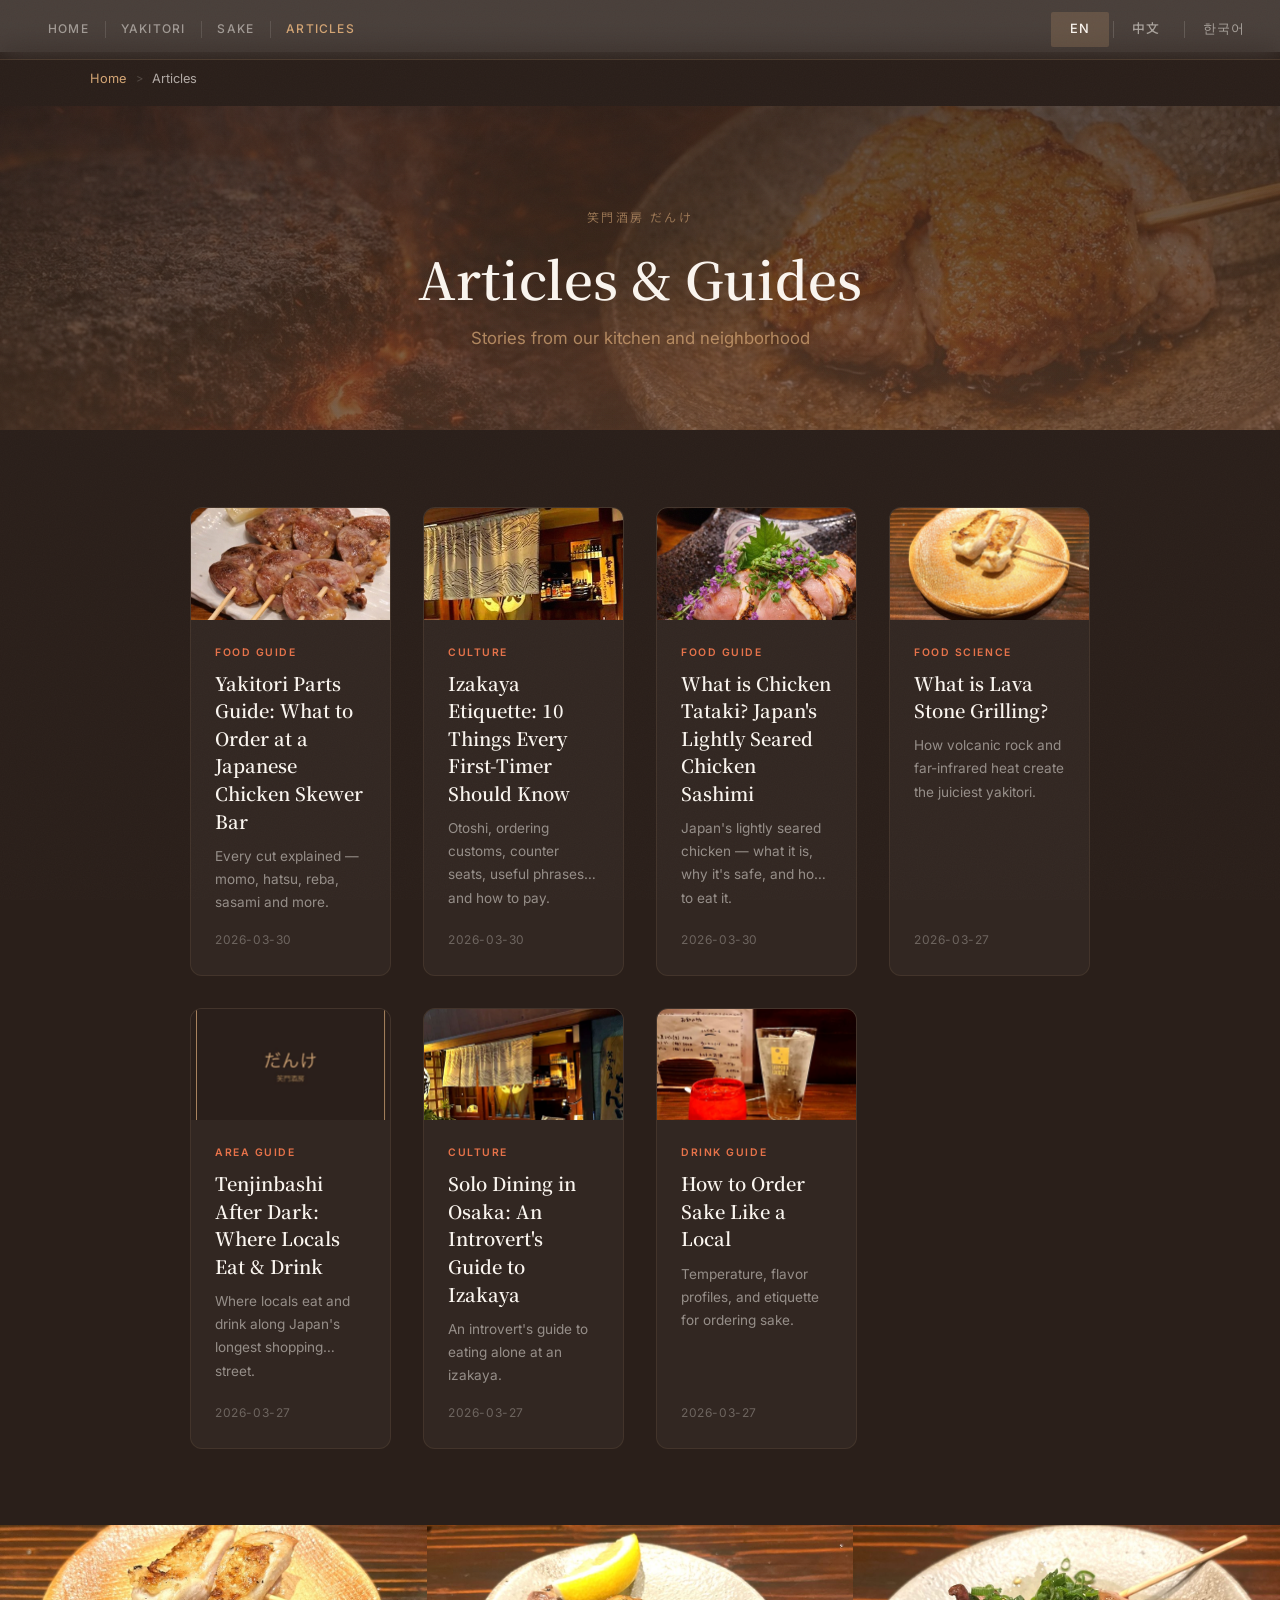
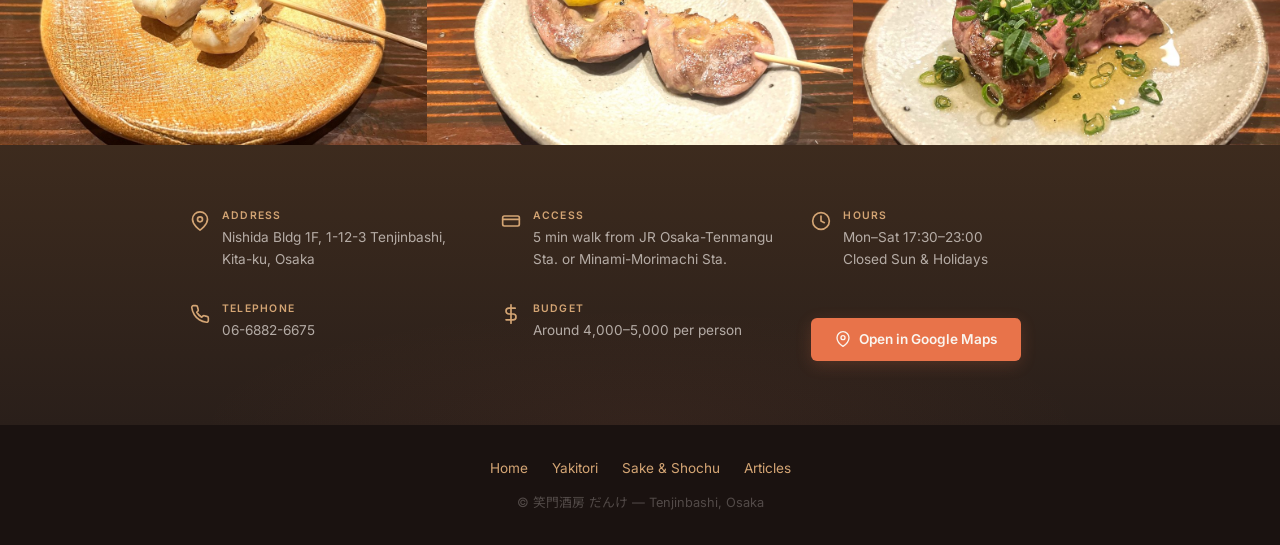
==== commit f10bbeb7: "Add 3 SEO articles and auto-build system - New articles: yakitori-parts-guide, izakaya-etiquette-gui" ====
--- a/articles/index.html
+++ b/articles/index.html
@@ -98,8 +98,76 @@
 <section style="background:var(--dark); padding:clamp(3rem,6vw,5rem) clamp(1rem,4vw,2rem);">
   <div style="max-width:900px; margin:0 auto;">
     <div class="articles-grid" style="padding:0;">
-
-      <!-- 1. What is Lava Stone Grilling? -->
+<!-- ARTICLES_LIST_START -->
+      <a href="yakitori-parts-guide/" class="article-card reveal" style="text-decoration:none;">
+        <div class="article-card-thumb">
+          <img src="../images/article-yakitori-parts.jpg" alt="Yakitori Parts Guide: What to Order at a Japanese Chicken Skewer Bar" loading="lazy">
+        </div>
+        <div class="article-card-body">
+          <span class="article-card-tag">
+            <span data-lang="en">Food Guide</span>
+            <span data-lang="zh">美食指南</span>
+            <span data-lang="ko">음식 가이드</span>
+          </span>
+          <h3 class="article-card-title">
+            <span data-lang="en">Yakitori Parts Guide: What to Order at a Japanese Chicken Skewer Bar</span>
+            <span data-lang="zh">烤鸡串部位指南：如何点菜</span>
+            <span data-lang="ko">야키토리 부위 가이드: 어떤 메뉴를 주문할까</span>
+          </h3>
+          <p class="article-card-excerpt">
+            <span data-lang="en">Every cut explained — momo, hatsu, reba, sasami and more.</span>
+            <span data-lang="zh">各部位详解——鸡腿、鸡心、鸡肝、鸡里脊等。</span>
+            <span data-lang="ko">모든 부위 해설 — 모모, 하츠, 레바, 사사미 등.</span>
+          </p>
+          <time class="article-card-date" datetime="2026-03-30">2026-03-30</time>
+        </div>
+      </a>
+      <a href="izakaya-etiquette-guide/" class="article-card reveal" style="text-decoration:none;">
+        <div class="article-card-thumb">
+          <img src="../images/article-izakaya-etiquette.jpg" alt="Izakaya Etiquette: 10 Things Every First-Timer Should Know" loading="lazy">
+        </div>
+        <div class="article-card-body">
+          <span class="article-card-tag">
+            <span data-lang="en">Culture</span>
+            <span data-lang="zh">文化</span>
+            <span data-lang="ko">문화</span>
+          </span>
+          <h3 class="article-card-title">
+            <span data-lang="en">Izakaya Etiquette: 10 Things Every First-Timer Should Know</span>
+            <span data-lang="zh">居酒屋礼仪：初次光顾必知的10件事</span>
+            <span data-lang="ko">이자카야 에티켓: 처음 방문자가 알아야 할 10가지</span>
+          </h3>
+          <p class="article-card-excerpt">
+            <span data-lang="en">Otoshi, ordering customs, counter seats, useful phrases, and how to pay.</span>
+            <span data-lang="zh">お通し、点单习惯、吧台座位、常用语及结账方式。</span>
+            <span data-lang="ko">오토시, 주문 방식, 카운터석, 유용한 표현, 계산 방법.</span>
+          </p>
+          <time class="article-card-date" datetime="2026-03-30">2026-03-30</time>
+        </div>
+      </a>
+      <a href="chicken-tataki-guide/" class="article-card reveal" style="text-decoration:none;">
+        <div class="article-card-thumb">
+          <img src="../images/article-chicken-tataki.jpg" alt="What is Chicken Tataki? Japan's Lightly Seared Chicken Sashimi" loading="lazy">
+        </div>
+        <div class="article-card-body">
+          <span class="article-card-tag">
+            <span data-lang="en">Food Guide</span>
+            <span data-lang="zh">美食指南</span>
+            <span data-lang="ko">음식 가이드</span>
+          </span>
+          <h3 class="article-card-title">
+            <span data-lang="en">What is Chicken Tataki? Japan's Lightly Seared Chicken Sashimi</span>
+            <span data-lang="zh">鸡肉塔塔基是什么？日本轻炙鸡肉刺身</span>
+            <span data-lang="ko">닭 타타키란? 일본의 살짝 구운 닭고기 사시미</span>
+          </h3>
+          <p class="article-card-excerpt">
+            <span data-lang="en">Japan's lightly seared chicken — what it is, why it's safe, and how to eat it.</span>
+            <span data-lang="zh">日本轻炙鸡肉刺身——是什么、为何安全、如何享用。</span>
+            <span data-lang="ko">일본의 살짝 구운 닭고기 사시미 — 정체, 안전성, 먹는 법.</span>
+          </p>
+          <time class="article-card-date" datetime="2026-03-30">2026-03-30</time>
+        </div>
+      </a>
       <a href="lava-stone-grilling/" class="article-card reveal" style="text-decoration:none;">
         <div class="article-card-thumb">
           <img src="../images/momo-thumb.jpg" alt="What is Lava Stone Grilling?" loading="lazy">
@@ -123,11 +191,9 @@
           <time class="article-card-date" datetime="2026-03-27">2026-03-27</time>
         </div>
       </a>
-
-      <!-- 2. Tenjinbashi After Dark -->
       <a href="tenjinbashi-after-dark/" class="article-card reveal" style="text-decoration:none;">
         <div class="article-card-thumb">
-          <img src="../images/article-tenjinbashi.jpg" alt="Tenjinbashi After Dark" loading="lazy">
+          <img src="../images/article-tenjinbashi.jpg" alt="Tenjinbashi After Dark: Where Locals Eat & Drink" loading="lazy">
         </div>
         <div class="article-card-body">
           <span class="article-card-tag">
@@ -136,9 +202,9 @@
             <span data-lang="ko">지역 가이드</span>
           </span>
           <h3 class="article-card-title">
-            <span data-lang="en">Tenjinbashi After Dark</span>
-            <span data-lang="zh">天神桥之夜</span>
-            <span data-lang="ko">텐진바시의 밤</span>
+            <span data-lang="en">Tenjinbashi After Dark: Where Locals Eat & Drink</span>
+            <span data-lang="zh">天神桥之夜：当地人的觅食地</span>
+            <span data-lang="ko">텐진바시의 밤: 현지인들의 맛집</span>
           </h3>
           <p class="article-card-excerpt">
             <span data-lang="en">Where locals eat and drink along Japan's longest shopping street.</span>
@@ -148,11 +214,9 @@
           <time class="article-card-date" datetime="2026-03-27">2026-03-27</time>
         </div>
       </a>
-
-      <!-- 3. Solo Dining in Osaka -->
       <a href="solo-dining-osaka/" class="article-card reveal" style="text-decoration:none;">
         <div class="article-card-thumb">
-          <img src="../images/article-solo-dining-new.jpg" alt="Solo Dining in Osaka" loading="lazy">
+          <img src="../images/article-solo-dining-new.jpg" alt="Solo Dining in Osaka: An Introvert's Guide to Izakaya" loading="lazy">
         </div>
         <div class="article-card-body">
           <span class="article-card-tag">
@@ -161,9 +225,9 @@
             <span data-lang="ko">문화</span>
           </span>
           <h3 class="article-card-title">
-            <span data-lang="en">Solo Dining in Osaka</span>
-            <span data-lang="zh">大阪一人食</span>
-            <span data-lang="ko">오사카 혼밥</span>
+            <span data-lang="en">Solo Dining in Osaka: An Introvert's Guide to Izakaya</span>
+            <span data-lang="zh">大阪一人食：内向者的居酒屋指南</span>
+            <span data-lang="ko">오사카 혼밥: 내향인을 위한 이자카야 가이드</span>
           </h3>
           <p class="article-card-excerpt">
             <span data-lang="en">An introvert's guide to eating alone at an izakaya.</span>
@@ -173,8 +237,6 @@
           <time class="article-card-date" datetime="2026-03-27">2026-03-27</time>
         </div>
       </a>
-
-      <!-- 4. How to Order Sake Like a Local -->
       <a href="how-to-order-sake/" class="article-card reveal" style="text-decoration:none;">
         <div class="article-card-thumb">
           <img src="../images/article-sake-new.jpg" alt="How to Order Sake Like a Local" loading="lazy">
@@ -198,7 +260,7 @@
           <time class="article-card-date" datetime="2026-03-27">2026-03-27</time>
         </div>
       </a>
-
+<!-- ARTICLES_LIST_END -->
     </div>
   </div>
 </section>
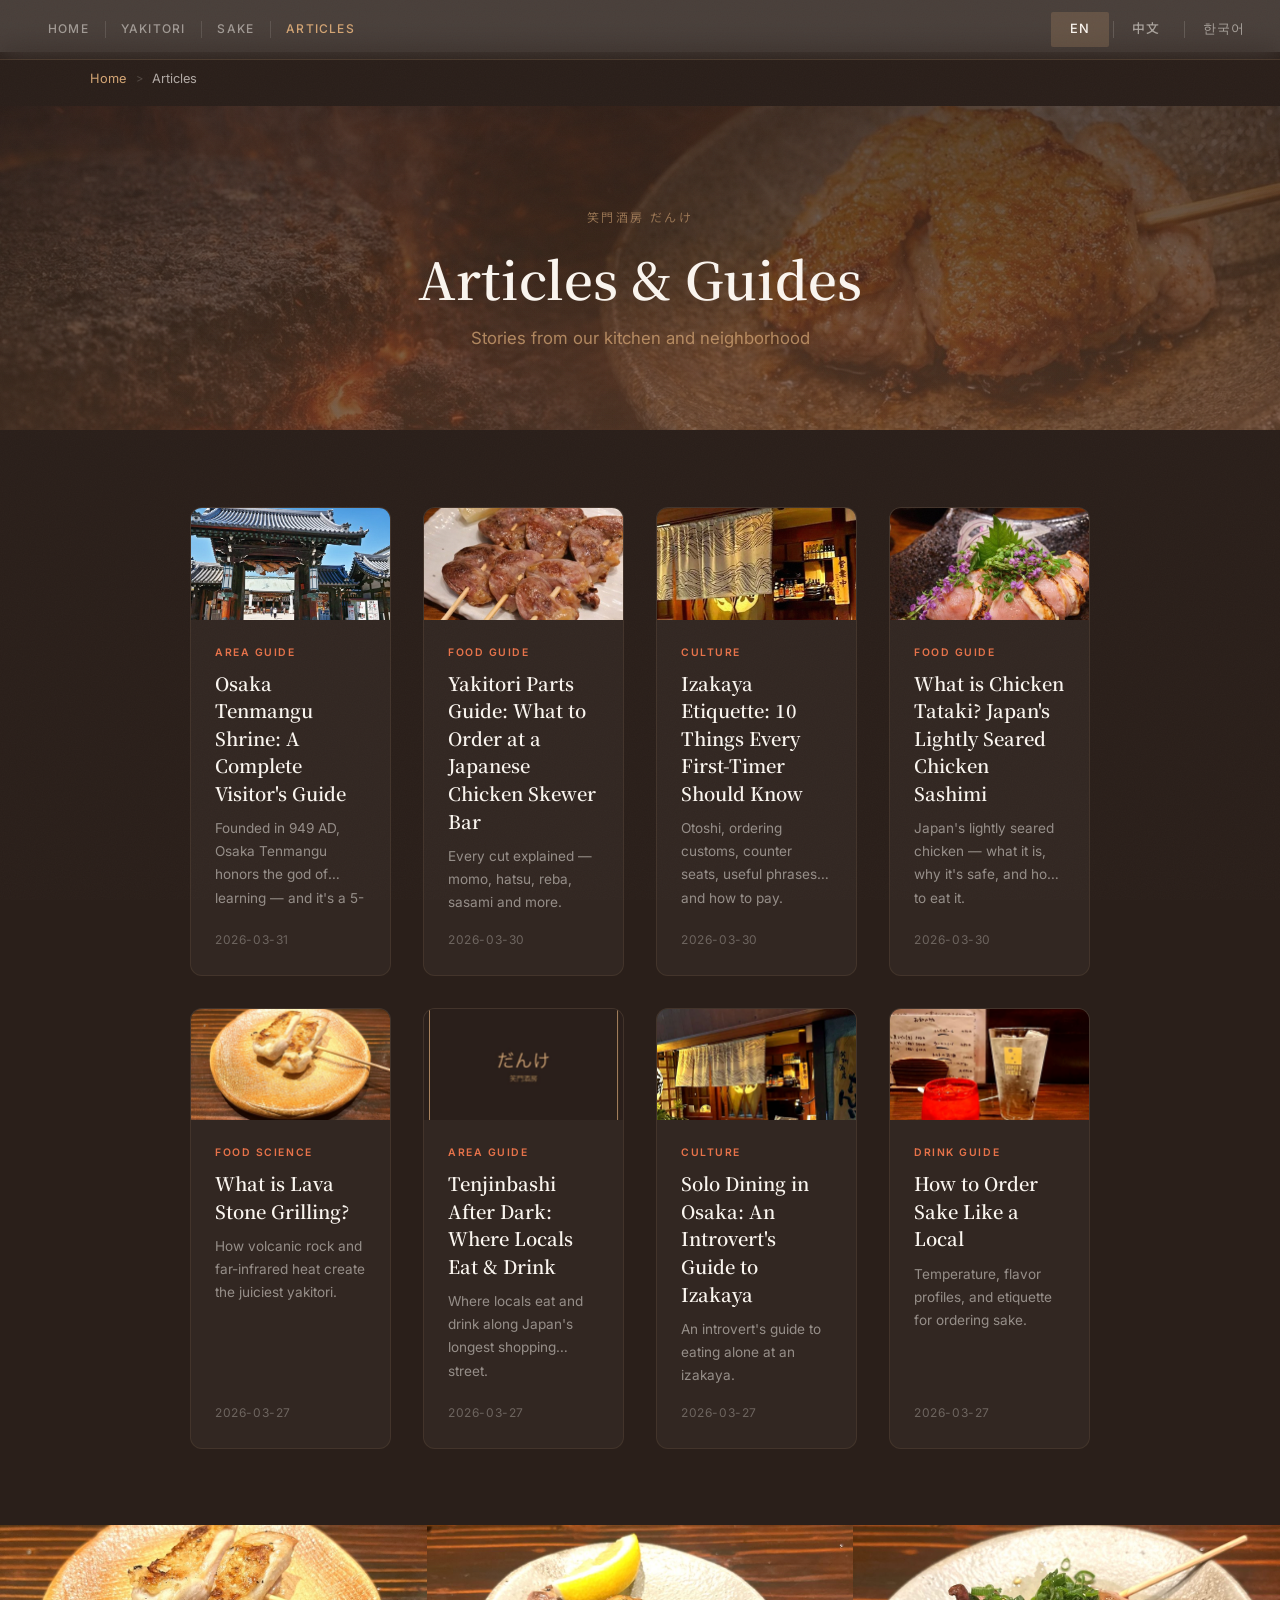
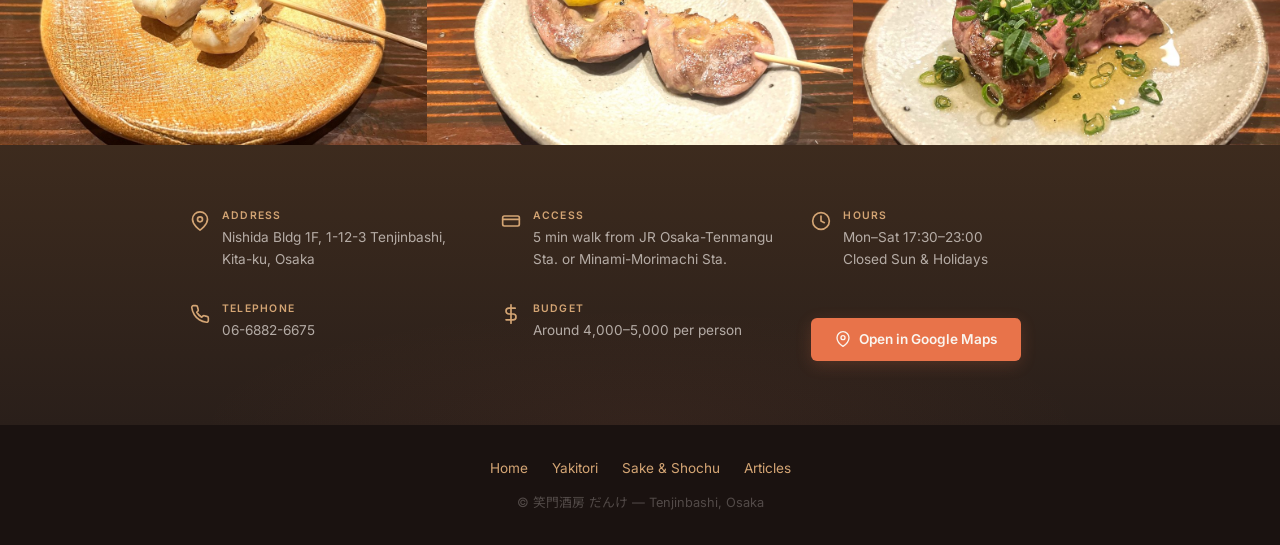
==== commit 151aaedf: "Add Osaka Tenmangu Shrine guide article (EN/ZH/KO) - New article: osaka-tenmangu-guide with history," ====
--- a/articles/index.html
+++ b/articles/index.html
@@ -2,9 +2,9 @@
 <html lang="en" prefix="og: http://ogp.me/ns#">
 <head>
 <meta charset="UTF-8">
-<link rel="icon" href="/favicon.ico" sizes="32x32">
-<link rel="icon" href="/favicon-192.png" sizes="192x192" type="image/png">
-<link rel="apple-touch-icon" href="/apple-touch-icon.png">
+<link rel="icon" href="/danke-lp/favicon.ico" sizes="32x32">
+<link rel="icon" href="/danke-lp/favicon-192.png" sizes="192x192" type="image/png">
+<link rel="apple-touch-icon" href="/danke-lp/apple-touch-icon.png">
 <meta name="viewport" content="width=device-width, initial-scale=1.0">
 <title>Articles & Guides - Danke Izakaya</title>
 <meta name="description" content="Stories from our kitchen and neighborhood. Guides to yakitori, sake, solo dining, and exploring Tenjinbashi — from Danke Izakaya, Osaka.">
@@ -99,6 +99,29 @@
   <div style="max-width:900px; margin:0 auto;">
     <div class="articles-grid" style="padding:0;">
 <!-- ARTICLES_LIST_START -->
+      <a href="osaka-tenmangu-guide/" class="article-card reveal" style="text-decoration:none;">
+        <div class="article-card-thumb">
+          <img src="../images/article-tenmangu.jpg" alt="Osaka Tenmangu Shrine: A Complete Visitor's Guide" loading="lazy">
+        </div>
+        <div class="article-card-body">
+          <span class="article-card-tag">
+            <span data-lang="en">Area Guide</span>
+            <span data-lang="zh">地区指南</span>
+            <span data-lang="ko">지역 가이드</span>
+          </span>
+          <h3 class="article-card-title">
+            <span data-lang="en">Osaka Tenmangu Shrine: A Complete Visitor's Guide</span>
+            <span data-lang="zh">大阪天满宫：完整参观指南</span>
+            <span data-lang="ko">오사카 덴만구: 완벽한 방문 가이드</span>
+          </h3>
+          <p class="article-card-excerpt">
+            <span data-lang="en">Founded in 949 AD, Osaka Tenmangu honors the god of learning — and it's a 5-minute walk from Danke.</span>
+            <span data-lang="zh">建于公元949年的大阪天满宫供奉学问之神，距离だんけ仅5分钟步程。</span>
+            <span data-lang="ko">949년에 창건된 오사카 덴만구는 학문의 신을 모시며, だんけ에서 도보 5분 거리입니다.</span>
+          </p>
+          <time class="article-card-date" datetime="2026-03-31">2026-03-31</time>
+        </div>
+      </a>
       <a href="yakitori-parts-guide/" class="article-card reveal" style="text-decoration:none;">
         <div class="article-card-thumb">
           <img src="../images/article-yakitori-parts.jpg" alt="Yakitori Parts Guide: What to Order at a Japanese Chicken Skewer Bar" loading="lazy">
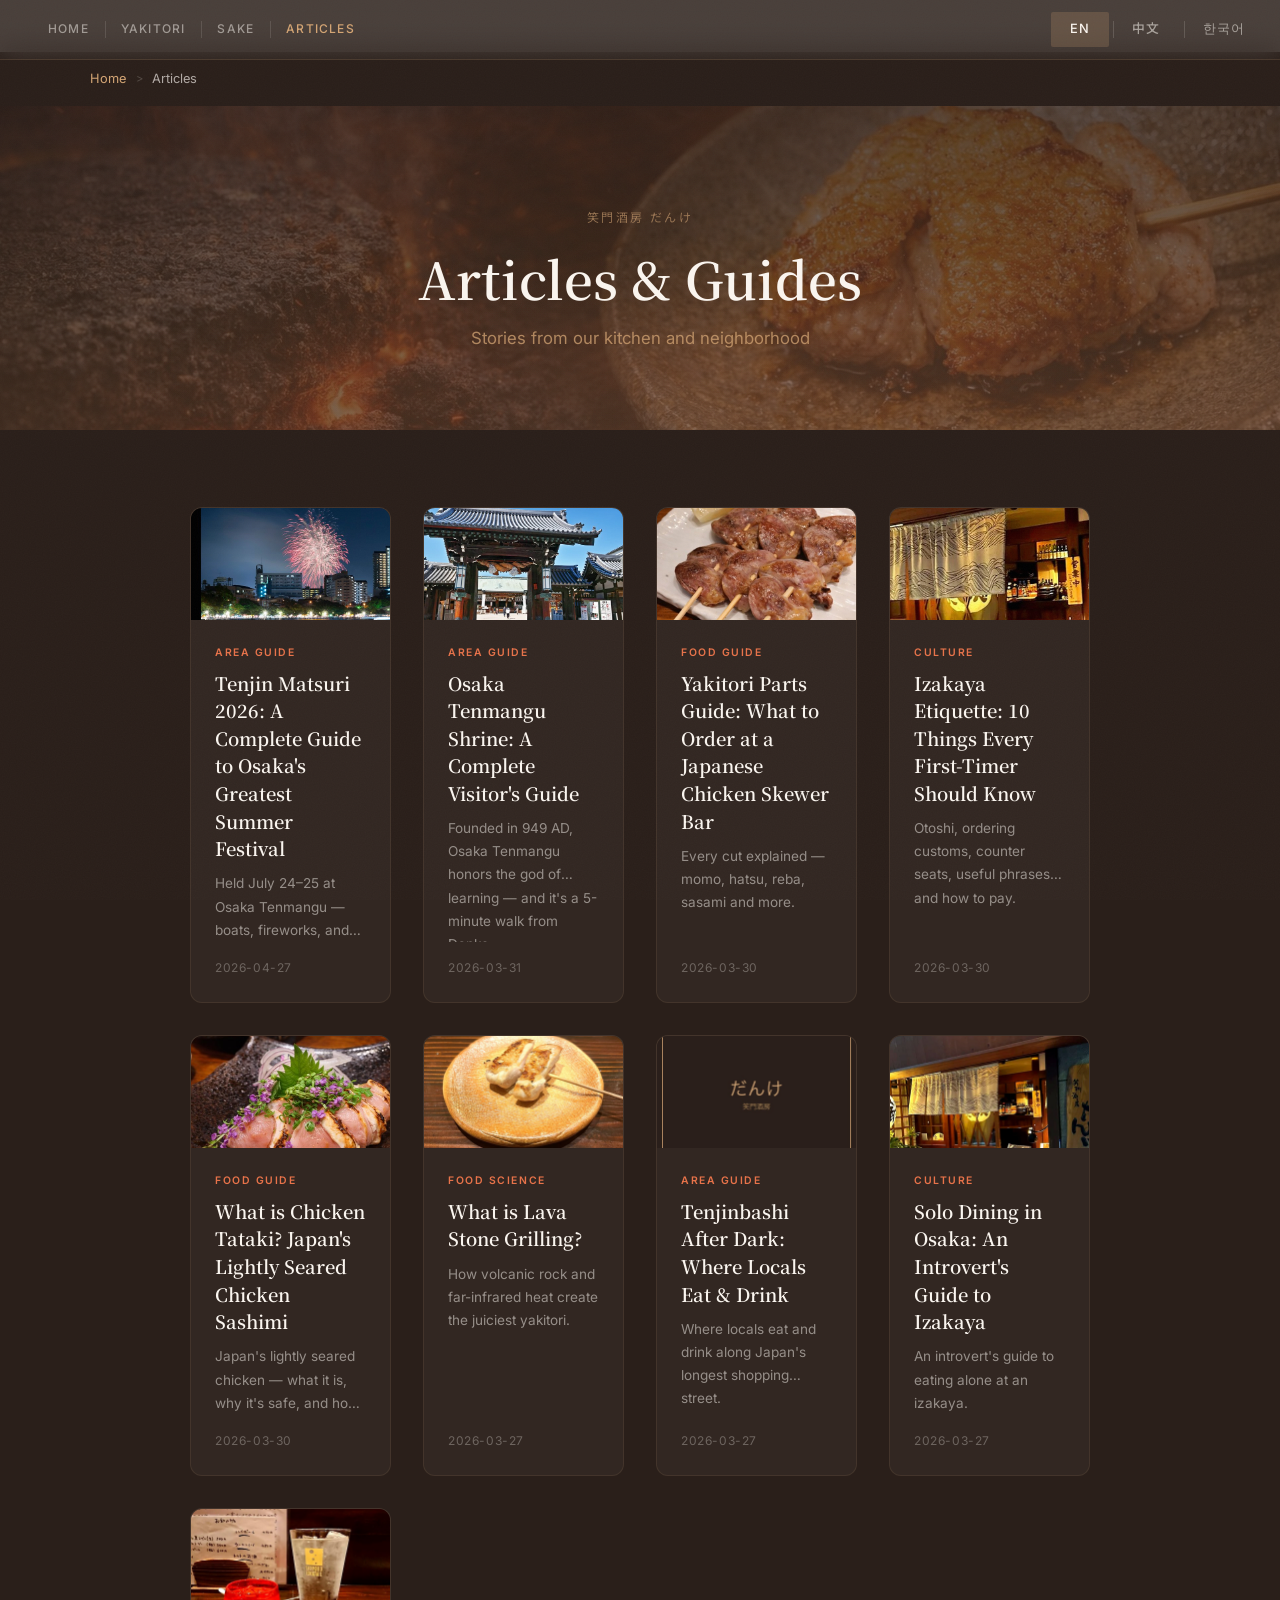
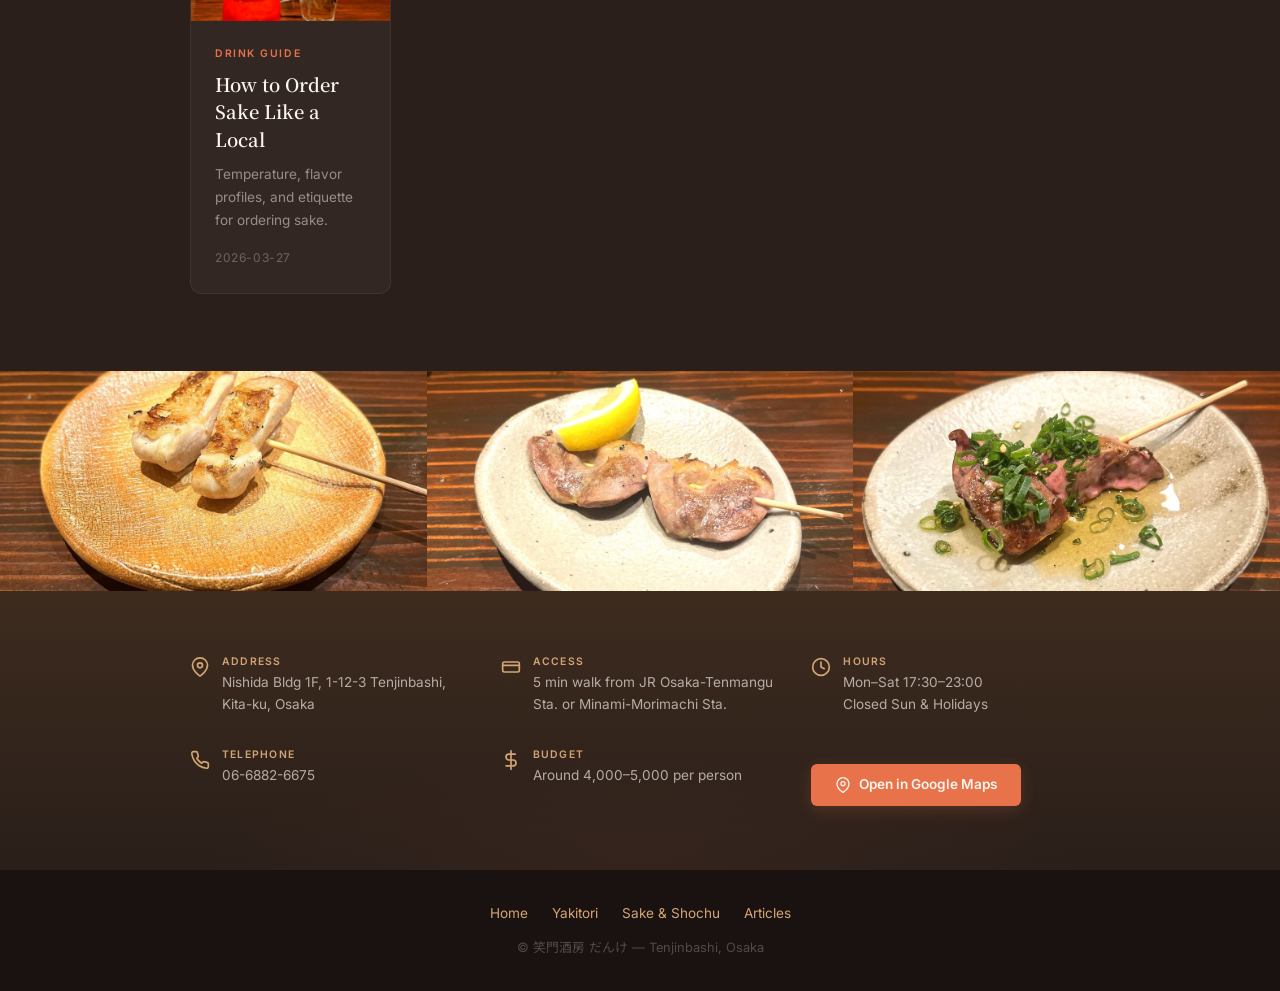
==== commit 5a126584: "Add Tenjin Matsuri 2026 guide article (EN/ZH/KO) 天神祭は日本三大祭の一つで、7月24-25日に大阪天満宮で開催される。 だんけは天満宮から徒歩5分の好" ====
--- a/articles/index.html
+++ b/articles/index.html
@@ -99,6 +99,29 @@
   <div style="max-width:900px; margin:0 auto;">
     <div class="articles-grid" style="padding:0;">
 <!-- ARTICLES_LIST_START -->
+      <a href="tenjin-matsuri-guide/" class="article-card reveal" style="text-decoration:none;">
+        <div class="article-card-thumb">
+          <img src="../images/article-tenjin-matsuri.jpg" alt="Tenjin Matsuri 2026: A Complete Guide to Osaka's Greatest Summer Festival" loading="lazy">
+        </div>
+        <div class="article-card-body">
+          <span class="article-card-tag">
+            <span data-lang="en">Area Guide</span>
+            <span data-lang="zh">地区指南</span>
+            <span data-lang="ko">지역 가이드</span>
+          </span>
+          <h3 class="article-card-title">
+            <span data-lang="en">Tenjin Matsuri 2026: A Complete Guide to Osaka's Greatest Summer Festival</span>
+            <span data-lang="zh">天神祭 2026：大阪夏季最盛大祭典完全指南</span>
+            <span data-lang="ko">텐진 마쓰리 2026: 오사카 최대 여름 축제 완벽 가이드</span>
+          </h3>
+          <p class="article-card-excerpt">
+            <span data-lang="en">Held July 24–25 at Osaka Tenmangu — boats, fireworks, and 1,000 years of history, just 5 minutes from Danke.</span>
+            <span data-lang="zh">7月24日至25日在大阪天满宫举行——船渡御、烟花、千年传承，距离だんけ仅5分钟。</span>
+            <span data-lang="ko">7월 24~25일 오사카 덴만구에서 열리는 — 선상 행렬, 불꽃놀이, 1,000년 역사. だんけ에서 도보 5분.</span>
+          </p>
+          <time class="article-card-date" datetime="2026-04-27">2026-04-27</time>
+        </div>
+      </a>
       <a href="osaka-tenmangu-guide/" class="article-card reveal" style="text-decoration:none;">
         <div class="article-card-thumb">
           <img src="../images/article-tenmangu.jpg" alt="Osaka Tenmangu Shrine: A Complete Visitor's Guide" loading="lazy">
